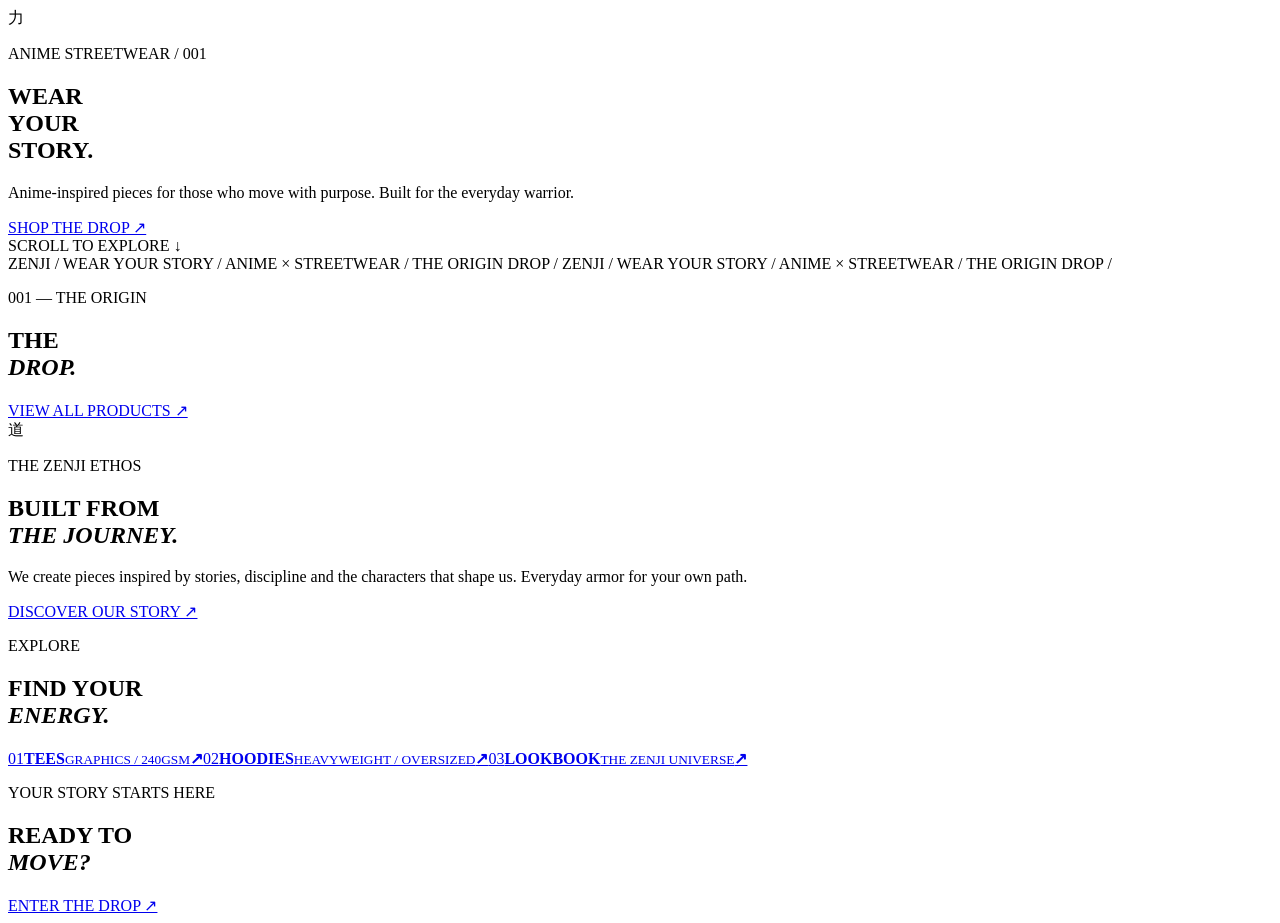
==== index.html @ ecb604f3 "Add files via upload Add ZENJI website" ====
<!doctype html><html lang="en"><head><meta charset="utf-8"><meta name="viewport" content="width=device-width,initial-scale=1"><meta name="description" content="ZENJI — anime-inspired streetwear. Wear your story."><title>ZENJI — Wear Your Story</title><link rel="preconnect" href="https://fonts.googleapis.com"><link rel="preconnect" href="https://fonts.gstatic.com" crossorigin><link href="https://fonts.googleapis.com/css2?family=Inter:wght@400;500;600;700;800;900&family=Space+Grotesk:wght@500;600;700&display=swap" rel="stylesheet"><link rel="stylesheet" href="css/style.css"></head><body><div id="site-header"></div><main><section class="hero"><div class="hero-symbol">力</div><div class="hero-content reveal"><p class="eyebrow">ANIME STREETWEAR / 001</p><h1>WEAR<br><span>YOUR</span><br>STORY.</h1><p class="hero-description">Anime-inspired pieces for those who move with purpose. Built for the everyday warrior.</p><a class="btn light" href="shop.html">SHOP THE DROP ↗</a></div><div class="hero-meta">SCROLL TO EXPLORE ↓</div></section><div class="marquee"><div>ZENJI / WEAR YOUR STORY / ANIME × STREETWEAR / THE ORIGIN DROP / ZENJI / WEAR YOUR STORY / ANIME × STREETWEAR / THE ORIGIN DROP /</div></div><section class="section"><div class="section-head reveal"><div><p class="eyebrow">001 — THE ORIGIN</p><h2>THE<br><em>DROP.</em></h2></div><a class="text-link" href="shop.html">VIEW ALL PRODUCTS ↗</a></div><div class="product-grid" id="featured-products"></div></section><section class="manifesto"><div class="manifesto-symbol">道</div><div class="manifesto-copy reveal"><p class="eyebrow">THE ZENJI ETHOS</p><h2>BUILT FROM<br><em>THE JOURNEY.</em></h2><p>We create pieces inspired by stories, discipline and the characters that shape us. Everyday armor for your own path.</p><a class="btn outline" href="story.html">DISCOVER OUR STORY ↗</a></div></section><section class="section"><div class="section-head reveal"><div><p class="eyebrow">EXPLORE</p><h2>FIND YOUR<br><em>ENERGY.</em></h2></div></div><div class="category-grid"><a class="category-card red" href="shop.html?category=tees"><span>01</span><strong>TEES</strong><small>GRAPHICS / 240GSM</small><b>↗</b></a><a class="category-card blue" href="shop.html?category=hoodies"><span>02</span><strong>HOODIES</strong><small>HEAVYWEIGHT / OVERSIZED</small><b>↗</b></a><a class="category-card black" href="lookbook.html"><span>03</span><strong>LOOKBOOK</strong><small>THE ZENJI UNIVERSE</small><b>↗</b></a></div></section><section class="cta"><p class="eyebrow">YOUR STORY STARTS HERE</p><h2>READY TO<br><em>MOVE?</em></h2><a class="btn dark" href="shop.html">ENTER THE DROP ↗</a></section></main><div id="site-footer"></div><script src="js/products.js"></script><script src="js/main.js"></script></body></html>
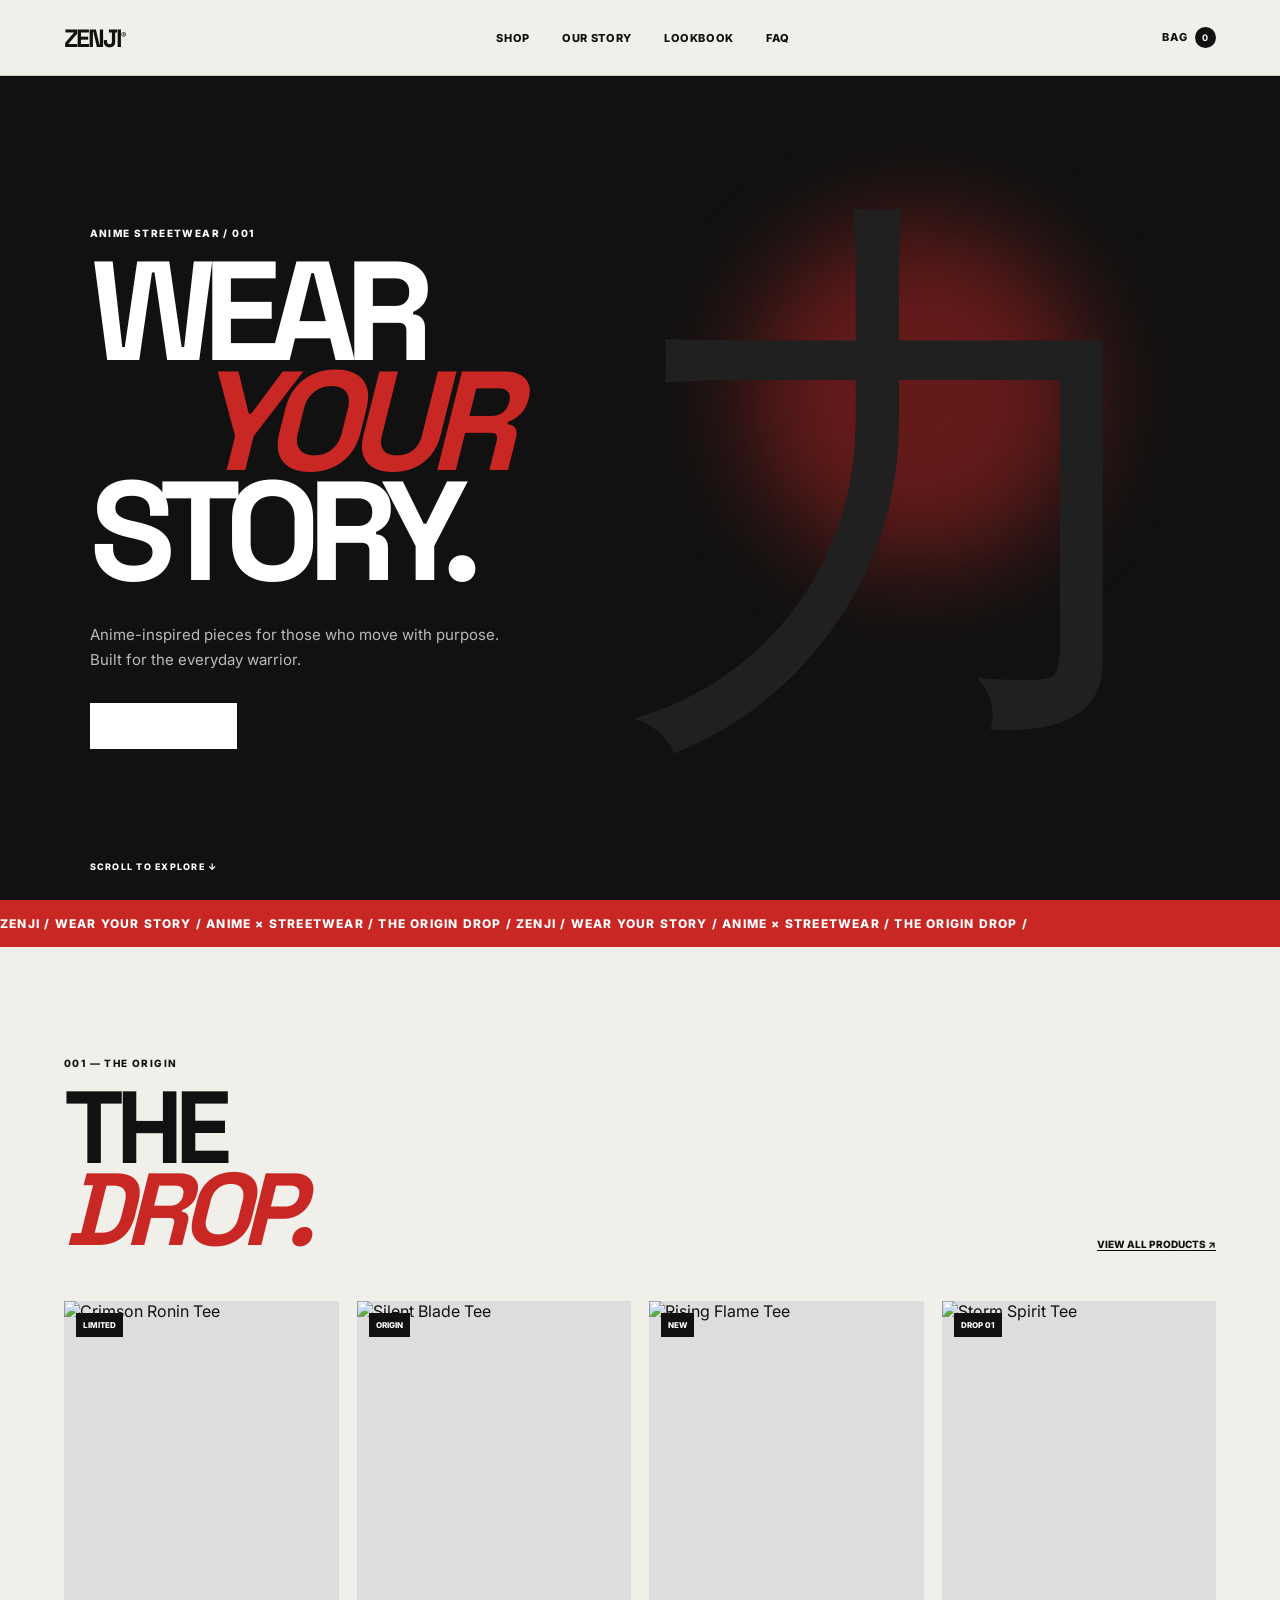
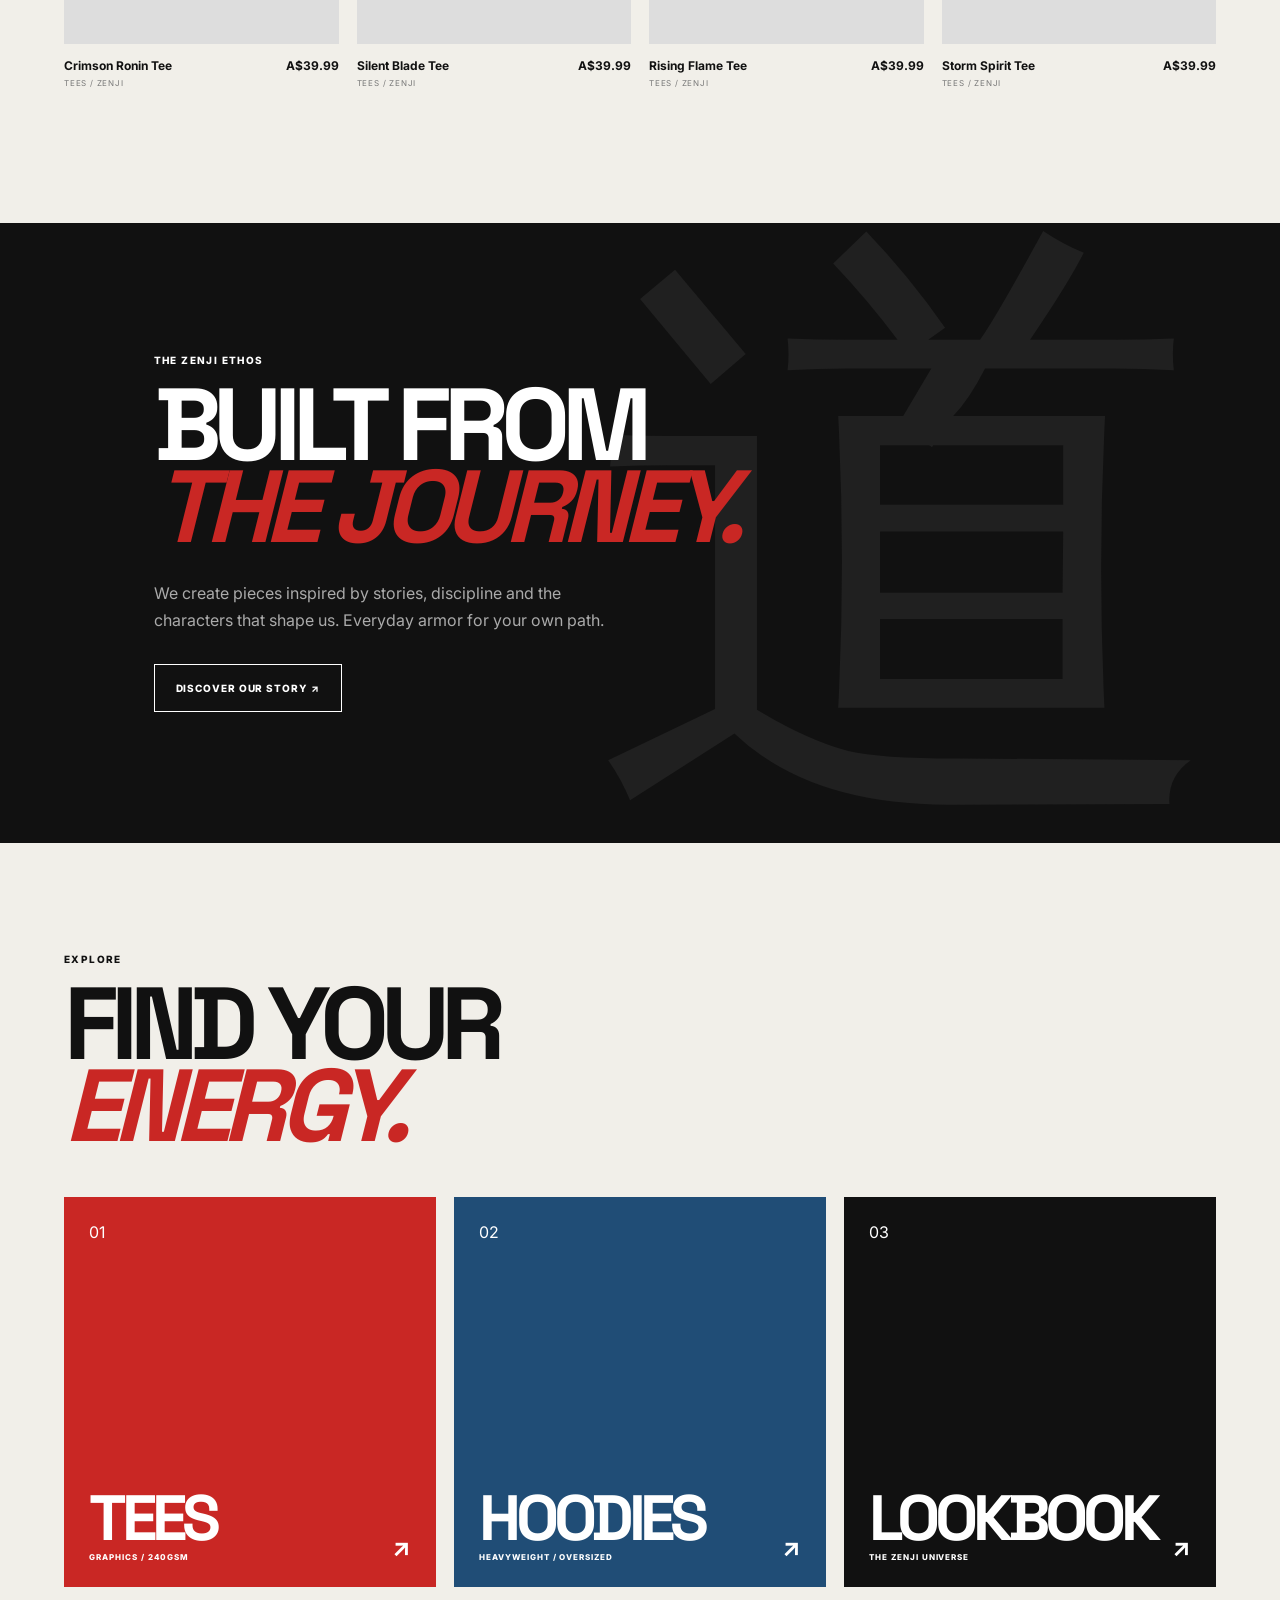
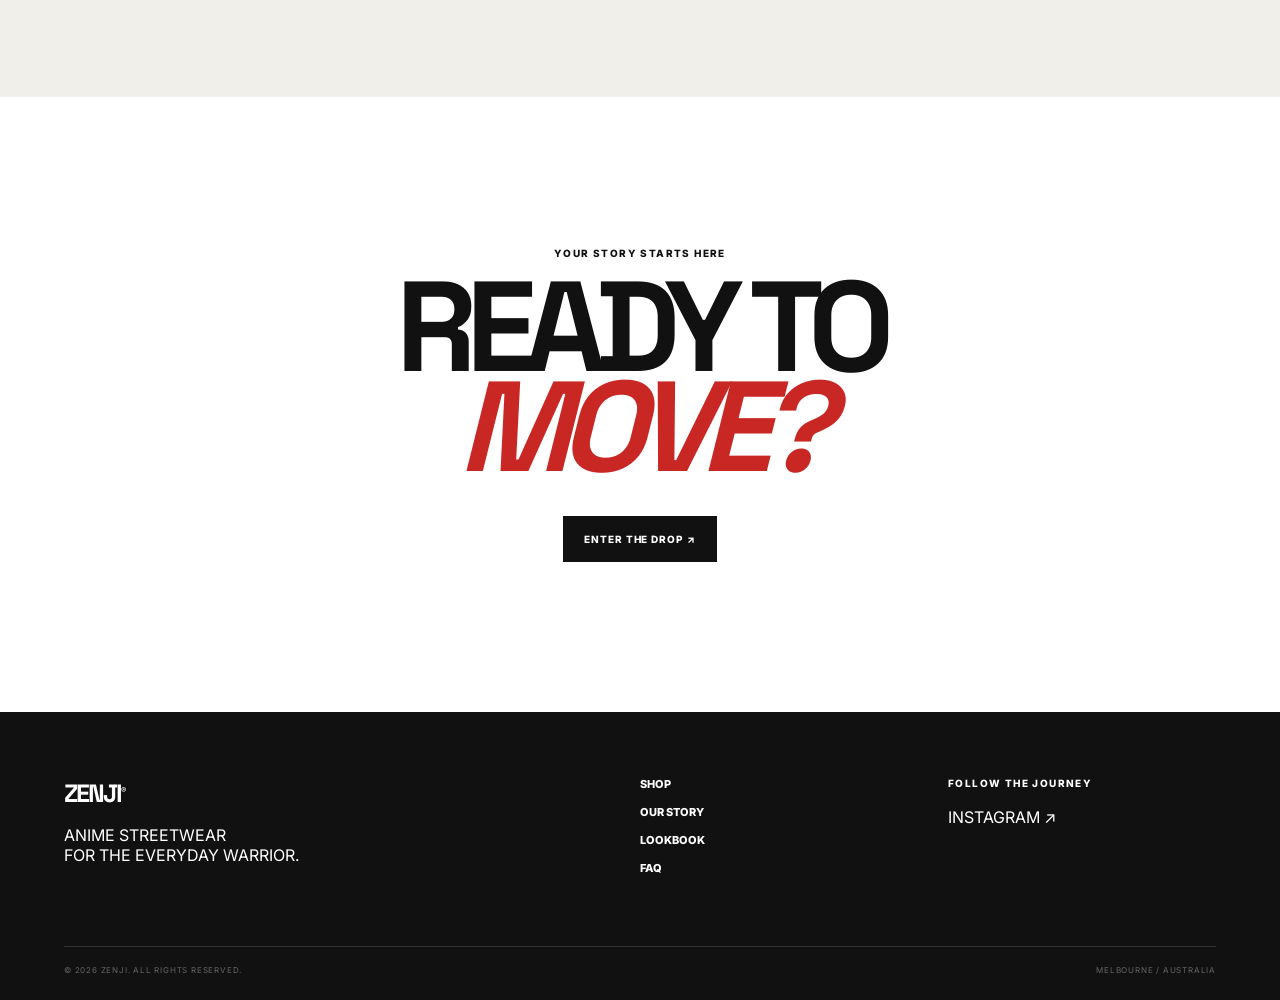
==== commit 5f7712d6: "Update index.html" ====
--- a/index.html
+++ b/index.html
@@ -1 +1 @@
-<!doctype html><html lang="en"><head><meta charset="utf-8"><meta name="viewport" content="width=device-width,initial-scale=1"><meta name="description" content="ZENJI — anime-inspired streetwear. Wear your story."><title>ZENJI — Wear Your Story</title><link rel="preconnect" href="https://fonts.googleapis.com"><link rel="preconnect" href="https://fonts.gstatic.com" crossorigin><link href="https://fonts.googleapis.com/css2?family=Inter:wght@400;500;600;700;800;900&family=Space+Grotesk:wght@500;600;700&display=swap" rel="stylesheet"><link rel="stylesheet" href="css/style.css"></head><body><div id="site-header"></div><main><section class="hero"><div class="hero-symbol">力</div><div class="hero-content reveal"><p class="eyebrow">ANIME STREETWEAR / 001</p><h1>WEAR<br><span>YOUR</span><br>STORY.</h1><p class="hero-description">Anime-inspired pieces for those who move with purpose. Built for the everyday warrior.</p><a class="btn light" href="shop.html">SHOP THE DROP ↗</a></div><div class="hero-meta">SCROLL TO EXPLORE ↓</div></section><div class="marquee"><div>ZENJI / WEAR YOUR STORY / ANIME × STREETWEAR / THE ORIGIN DROP / ZENJI / WEAR YOUR STORY / ANIME × STREETWEAR / THE ORIGIN DROP /</div></div><section class="section"><div class="section-head reveal"><div><p class="eyebrow">001 — THE ORIGIN</p><h2>THE<br><em>DROP.</em></h2></div><a class="text-link" href="shop.html">VIEW ALL PRODUCTS ↗</a></div><div class="product-grid" id="featured-products"></div></section><section class="manifesto"><div class="manifesto-symbol">道</div><div class="manifesto-copy reveal"><p class="eyebrow">THE ZENJI ETHOS</p><h2>BUILT FROM<br><em>THE JOURNEY.</em></h2><p>We create pieces inspired by stories, discipline and the characters that shape us. Everyday armor for your own path.</p><a class="btn outline" href="story.html">DISCOVER OUR STORY ↗</a></div></section><section class="section"><div class="section-head reveal"><div><p class="eyebrow">EXPLORE</p><h2>FIND YOUR<br><em>ENERGY.</em></h2></div></div><div class="category-grid"><a class="category-card red" href="shop.html?category=tees"><span>01</span><strong>TEES</strong><small>GRAPHICS / 240GSM</small><b>↗</b></a><a class="category-card blue" href="shop.html?category=hoodies"><span>02</span><strong>HOODIES</strong><small>HEAVYWEIGHT / OVERSIZED</small><b>↗</b></a><a class="category-card black" href="lookbook.html"><span>03</span><strong>LOOKBOOK</strong><small>THE ZENJI UNIVERSE</small><b>↗</b></a></div></section><section class="cta"><p class="eyebrow">YOUR STORY STARTS HERE</p><h2>READY TO<br><em>MOVE?</em></h2><a class="btn dark" href="shop.html">ENTER THE DROP ↗</a></section></main><div id="site-footer"></div><script src="js/products.js"></script><script src="js/main.js"></script></body></html>
+<!doctype html><html lang="en"><head><meta charset="utf-8"><meta name="viewport" content="width=device-width,initial-scale=1"><meta name="description" content="ZENJI — anime-inspired streetwear. Wear your story."><title>ZENJI — Wear Your Story</title><link rel="preconnect" href="https://fonts.googleapis.com"><link rel="preconnect" href="https://fonts.gstatic.com" crossorigin><link href="https://fonts.googleapis.com/css2?family=Inter:wght@400;500;600;700;800;900&family=Space+Grotesk:wght@500;600;700&display=swap" rel="stylesheet"><link rel="stylesheet" href="style.css"></head><body><div id="site-header"></div><main><section class="hero"><div class="hero-symbol">力</div><div class="hero-content reveal"><p class="eyebrow">ANIME STREETWEAR / 001</p><h1>WEAR<br><span>YOUR</span><br>STORY.</h1><p class="hero-description">Anime-inspired pieces for those who move with purpose. Built for the everyday warrior.</p><a class="btn light" href="shop.html">SHOP THE DROP ↗</a></div><div class="hero-meta">SCROLL TO EXPLORE ↓</div></section><div class="marquee"><div>ZENJI / WEAR YOUR STORY / ANIME × STREETWEAR / THE ORIGIN DROP / ZENJI / WEAR YOUR STORY / ANIME × STREETWEAR / THE ORIGIN DROP /</div></div><section class="section"><div class="section-head reveal"><div><p class="eyebrow">001 — THE ORIGIN</p><h2>THE<br><em>DROP.</em></h2></div><a class="text-link" href="shop.html">VIEW ALL PRODUCTS ↗</a></div><div class="product-grid" id="featured-products"></div></section><section class="manifesto"><div class="manifesto-symbol">道</div><div class="manifesto-copy reveal"><p class="eyebrow">THE ZENJI ETHOS</p><h2>BUILT FROM<br><em>THE JOURNEY.</em></h2><p>We create pieces inspired by stories, discipline and the characters that shape us. Everyday armor for your own path.</p><a class="btn outline" href="story.html">DISCOVER OUR STORY ↗</a></div></section><section class="section"><div class="section-head reveal"><div><p class="eyebrow">EXPLORE</p><h2>FIND YOUR<br><em>ENERGY.</em></h2></div></div><div class="category-grid"><a class="category-card red" href="shop.html?category=tees"><span>01</span><strong>TEES</strong><small>GRAPHICS / 240GSM</small><b>↗</b></a><a class="category-card blue" href="shop.html?category=hoodies"><span>02</span><strong>HOODIES</strong><small>HEAVYWEIGHT / OVERSIZED</small><b>↗</b></a><a class="category-card black" href="lookbook.html"><span>03</span><strong>LOOKBOOK</strong><small>THE ZENJI UNIVERSE</small><b>↗</b></a></div></section><section class="cta"><p class="eyebrow">YOUR STORY STARTS HERE</p><h2>READY TO<br><em>MOVE?</em></h2><a class="btn dark" href="shop.html">ENTER THE DROP ↗</a></section></main><div id="site-footer"></div><script src="products.js"></script><script src="main.js"></script></body></html>
--- a/style.css
+++ b/style.css
@@ -0,0 +1,2 @@
+:root{--black:#111;--bone:#f1efe9;--white:#fff;--red:#c92724;--blue:#204d76;--line:rgba(17,17,17,.14);--gray:#777}*{box-sizing:border-box}html{scroll-behavior:smooth}body{margin:0;background:var(--bone);color:var(--black);font-family:Inter,Arial,sans-serif}a{color:inherit;text-decoration:none}button,input{font:inherit}.site-header,.site-header+*{} .site-header{height:76px;padding:0 5vw;display:flex;align-items:center;justify-content:space-between;border-bottom:1px solid var(--line);position:sticky;top:0;background:rgba(241,239,233,.9);backdrop-filter:blur(14px);z-index:50}.logo{font:700 25px 'Space Grotesk';letter-spacing:-.08em}.logo sup{font:8px Inter}.site-header nav{display:flex;gap:32px}.site-header nav a,.bag{font-size:11px;font-weight:800;text-transform:uppercase;letter-spacing:.06em}.bag b{background:#111;color:#fff;border-radius:50%;display:inline-flex;width:21px;height:21px;align-items:center;justify-content:center;margin-left:5px;font-size:9px}.menu{display:none;background:none;border:0}.menu i{display:block;width:23px;height:2px;background:#111;margin:5px}.mobile-nav{display:none}.hero{height:calc(100vh - 76px);min-height:650px;background:#111;color:#fff;display:flex;align-items:center;padding:7vw;position:relative;overflow:hidden}.hero:after{content:'';position:absolute;width:340px;height:340px;border-radius:50%;right:15%;top:18%;background:var(--red);filter:blur(50px);opacity:.45}.hero-content{z-index:2}.eyebrow{font-size:10px;font-weight:800;letter-spacing:.14em;margin:0 0 18px}.hero h1{font:700 clamp(70px,11vw,160px)/.78 'Space Grotesk';letter-spacing:-.09em;margin:0 0 35px}.hero h1 span{color:var(--red);font-style:italic;margin-left:8vw}.hero-description{max-width:420px;color:#bbb;line-height:1.7;font-size:15px;margin-bottom:30px}.hero-symbol{position:absolute;right:7%;top:50%;transform:translateY(-50%);font:400 min(45vw,600px)/1 Georgia;color:#202020;z-index:1}.hero-meta{position:absolute;bottom:28px;left:7vw;font-size:9px;font-weight:800;letter-spacing:.14em;z-index:3}.btn{border:0;padding:17px 21px;display:inline-flex;gap:22px;font-size:10px;font-weight:800;letter-spacing:.09em;transition:.25s}.btn.light{background:#fff}.btn.dark{background:#111;color:#fff}.btn:hover{transform:translateY(-2px);background:var(--red);color:#fff}.btn.outline{background:transparent;border:1px solid #fff;color:#fff}.marquee{background:var(--red);color:#fff;white-space:nowrap;overflow:hidden;padding:16px 0;font-size:12px;font-weight:800;letter-spacing:.1em}.marquee div{display:inline-block;animation:move 25s linear infinite}@keyframes move{to{transform:translateX(-50%)}}.section{max-width:1440px;margin:auto;padding:110px 5vw}.section-head{display:flex;justify-content:space-between;align-items:end;margin-bottom:50px}.section h2{font:700 clamp(58px,8vw,112px)/.8 'Space Grotesk';letter-spacing:-.08em;margin:0}.section h2 em{color:var(--red);font-style:italic}.text-link{font-size:10px;font-weight:800;border-bottom:1px solid}.product-grid{display:grid;grid-template-columns:repeat(4,1fr);gap:18px}.pic{display:block;position:relative;aspect-ratio:4/5;overflow:hidden;background:#ddd}.pic img{width:100%;height:100%;object-fit:cover;transition:.6s}.card:hover .pic img{transform:scale(1.06)}.pic>span{position:absolute;z-index:2;top:12px;left:12px;background:#111;color:#fff;padding:7px;font-size:8px;font-weight:800}.pic>b{position:absolute;right:12px;bottom:12px;background:#fff;padding:10px;font-size:8px;opacity:0;transform:translateY(8px);transition:.3s}.card:hover .pic>b{opacity:1;transform:none}.info{display:flex;justify-content:space-between;gap:12px;padding:14px 0 25px;font-size:12px}.info strong{display:block}.info small{display:block;color:var(--gray);font-size:8px;letter-spacing:.1em;margin-top:5px}.manifesto{min-height:620px;background:#111;color:#fff;display:flex;align-items:center;padding:8vw 12vw;position:relative;overflow:hidden}.manifesto-symbol{position:absolute;right:4vw;color:#202020;font:500 min(50vw,650px)/1 Georgia}.manifesto-copy{z-index:2}.manifesto h2{font:700 clamp(58px,8vw,115px)/.8 'Space Grotesk';letter-spacing:-.08em;margin:0 0 32px}.manifesto h2 em{color:var(--red);font-style:italic}.manifesto-copy>p:not(.eyebrow){max-width:470px;color:#aaa;line-height:1.7;margin-bottom:30px}.category-grid{display:grid;grid-template-columns:repeat(3,1fr);gap:18px}.category-card{min-height:390px;padding:25px;display:flex;flex-direction:column;position:relative}.category-card strong{font:700 clamp(42px,5vw,75px)/.8 'Space Grotesk';letter-spacing:-.08em;margin-top:auto}.category-card small{font-size:8px;font-weight:800;letter-spacing:.12em;margin-top:8px}.category-card b{position:absolute;right:25px;bottom:25px;font-size:25px}.red{background:var(--red);color:#fff}.blue{background:var(--blue);color:#fff}.black{background:#111;color:#fff}.cta{text-align:center;background:#fff;padding:150px 20px}.cta h2{font:700 clamp(70px,10vw,145px)/.78 'Space Grotesk';letter-spacing:-.09em;margin:0 0 40px}.cta h2 em{color:var(--red)}footer{background:#111;color:#fff;padding:65px 5vw 25px}.footer-top{display:grid;grid-template-columns:2fr 1fr 1fr;gap:40px;padding-bottom:65px}.footer p{color:#888;font-size:9px;line-height:1.7;letter-spacing:.08em}.footer-links{display:flex;flex-direction:column;gap:14px;font-size:11px;font-weight:800;text-transform:uppercase}.footer-bottom{border-top:1px solid #333;padding-top:18px;color:#666;font-size:8px;letter-spacing:.1em;display:flex;justify-content:space-between}.page-hero{background:#111;color:#fff;padding:110px 8vw 75px}.page-hero h1{font:700 clamp(75px,11vw,160px)/.78 'Space Grotesk';letter-spacing:-.09em;margin:0 0 30px}.page-hero h1 em{color:var(--red)}.page-hero>p:last-child{color:#aaa;max-width:480px;line-height:1.7}.shop{padding-top:60px}.shop-toolbar{display:flex;justify-content:space-between;border-bottom:1px solid var(--line);padding-bottom:18px;margin-bottom:38px}.filters{display:flex;gap:7px}.filter{background:none;border:1px solid var(--line);padding:10px 16px;font-size:9px;font-weight:800}.filter.active,.filter:hover{background:#111;color:#fff}.search{border-bottom:1px solid #111;padding:7px 0;width:260px}.search input{border:0;background:none;outline:0;width:220px;font-size:11px}.empty{text-align:center;padding:80px;font:700 35px 'Space Grotesk'}.product-page{max-width:1400px;margin:auto;padding:70px 5vw 110px}.product-layout{display:grid;grid-template-columns:1.15fr .85fr;gap:65px}.gallery{display:grid;grid-template-columns:90px 1fr;gap:15px}.thumbs{display:flex;flex-direction:column;gap:10px}.thumb{padding:0;border:1px solid transparent;background:none;aspect-ratio:1}.thumb.active{border-color:#111}.thumb img{width:100%;height:100%;object-fit:cover}.main-img{aspect-ratio:4/5}.main-img img{width:100%;height:100%;object-fit:cover}.details{padding:15px 0}.details h1{font:700 clamp(50px,6vw,90px)/.85 'Space Grotesk';letter-spacing:-.08em;margin:10px 0 20px}.price{font-weight:800;margin-bottom:28px}.desc{max-width:470px;color:#666;line-height:1.7;font-size:13px;margin-bottom:32px}.details label{font-size:9px;font-weight:800;letter-spacing:.1em}.sizes{display:flex;gap:6px;margin:12px 0 30px}.size{width:45px;height:40px;background:none;border:1px solid var(--line);font-size:9px;font-weight:700}.size.active,.size:hover{background:#111;color:#fff}.buy{display:flex;gap:10px}.qty{display:flex;border:1px solid var(--line);height:50px}.qty button{width:42px;border:0;background:none}.qty span{width:35px;display:grid;place-items:center;font-size:11px}.buy .btn{flex:1;justify-content:center}.spec{margin-top:35px;border-top:1px solid var(--line)}.spec p{display:flex;justify-content:space-between;border-bottom:1px solid var(--line);padding:15px 0;font-size:9px;margin:0}.spec span{color:#666}.related{padding-top:50px}.related h2{font-size:45px;margin-bottom:35px}.story-split{display:grid;grid-template-columns:1fr 1fr;min-height:650px}.story-art{background:var(--red);color:#fff;display:grid;place-items:center;font:500 min(40vw,500px) Georgia}.story-copy{padding:90px;align-self:center}.story-copy h2{font:700 clamp(50px,6vw,90px)/.82 'Space Grotesk';letter-spacing:-.08em}.story-copy h2 em{color:var(--red)}.story-copy>p:last-child{max-width:480px;color:#666;line-height:1.8;font-size:13px}.values{display:grid;grid-template-columns:repeat(3,1fr);border-top:1px solid var(--line)}.values article{padding:25px;border-right:1px solid var(--line);min-height:220px}.values article:last-child{border:0}.values h3{font:700 30px 'Space Grotesk';margin-top:60px}.values p{color:#666;font-size:12px;line-height:1.6}.quote{background:#111;color:#fff;padding:140px 8vw;font:100px Georgia}.quote h2{font:700 clamp(55px,8vw,115px)/.8 'Space Grotesk';letter-spacing:-.08em;margin:20px 0}.quote em{color:var(--red)}.lookbook{max-width:1400px;margin:auto;padding:60px 5vw 110px;display:grid;grid-template-columns:1fr 1fr;gap:18px}.look{min-height:480px;padding:28px;color:#fff;display:flex;flex-direction:column;justify-content:end;position:relative;overflow:hidden;background-size:cover;background-position:center}.look:after{content:'';position:absolute;inset:0;background:linear-gradient(transparent 35%,rgba(0,0,0,.75))}.look>*{position:relative;z-index:1}.look span{font-size:9px;font-weight:800;letter-spacing:.12em;margin-bottom:12px}.look strong{font:700 clamp(40px,5vw,72px)/.8 'Space Grotesk';letter-spacing:-.08em}.look.tall{min-height:700px}.look.wide{grid-column:1/-1;min-height:530px}.one{background-image:url('https://images.unsplash.com/photo-1529139574466-a303027c1d8b?auto=format&fit=crop&w=1400&q=85')}.two{background-image:url('https://images.unsplash.com/photo-1521572163474-6864f9cf17ab?auto=format&fit=crop&w=1400&q=85')}.three{background-image:url('https://images.unsplash.com/photo-1551488831-00ddcb6c6bd3?auto=format&fit=crop&w=1400&q=85')}.four{background-image:url('https://images.unsplash.com/photo-1551028719-00167b16eac5?auto=format&fit=crop&w=1600&q=85')}.faq{max-width:1000px;margin:auto;padding:70px 5vw 120px}.faq details{border-top:1px solid var(--line)}.faq details:last-child{border-bottom:1px solid var(--line)}.faq summary{list-style:none;display:flex;justify-content:space-between;padding:25px 0;font:700 28px 'Space Grotesk';cursor:pointer}.faq summary::-webkit-details-marker{display:none}.faq details p{max-width:700px;color:#666;line-height:1.7;font-size:13px;padding-bottom:25px}.cart-wrap{max-width:1000px;margin:auto;padding:70px 5vw 120px}.cart-item{display:grid;grid-template-columns:100px 1fr auto auto;gap:20px;align-items:center;border-bottom:1px solid var(--line);padding:15px 0}.cart-item img{width:100px;aspect-ratio:1;object-fit:cover}.cart-item h3{font:700 20px 'Space Grotesk';margin:0 0 6px}.cart-item small{color:#777}.cart-actions{display:flex;gap:10px;align-items:center}.cart-actions button{border:0;background:none}.cart-total{max-width:330px;margin:45px 0 0 auto;display:grid;gap:13px}.cart-total{font-size:13px}.cart-total strong{font-size:18px}.cart-total .btn{justify-content:center}.cart-total small{color:#777;font-size:9px}.empty-cart{text-align:center;padding:90px 20px 120px}.empty-cart h2{font:700 55px 'Space Grotesk'}.toast{position:fixed;right:20px;bottom:20px;background:#111;color:#fff;padding:14px 17px;font-size:9px;font-weight:800;letter-spacing:.08em;z-index:100;opacity:0;transform:translateY(15px);transition:.3s}.toast.show{opacity:1;transform:none}.reveal{opacity:0;transform:translateY(20px);transition:.7s}.reveal.visible{opacity:1;transform:none}
+@media(max-width:900px){.site-header{height:66px;padding:0 20px}.site-header nav{display:none}.menu{display:block}.bag{margin-left:auto;margin-right:12px}.mobile-nav{position:fixed;display:none;top:66px;left:0;right:0;background:var(--bone);z-index:49;padding:15px 20px;border-bottom:1px solid var(--line)}.mobile-nav.open{display:flex;flex-direction:column}.mobile-nav a{padding:17px 0;border-bottom:1px solid var(--line);font-size:11px;font-weight:800;text-transform:uppercase}.hero{height:calc(100vh - 66px);min-height:620px;padding:35px 25px}.hero h1{font-size:clamp(67px,20vw,120px)}.hero-symbol{font-size:100vw;right:-25vw;opacity:.6}.hero-meta{left:25px}.section{padding:80px 20px}.section-head{display:block}.section-head .text-link{display:inline-block;margin-top:25px}.product-grid{grid-template-columns:repeat(2,1fr);gap:10px}.info{display:block}.info>strong:last-child{margin-top:7px}.manifesto{padding:80px 25px;min-height:560px}.manifesto-symbol{font-size:100vw;right:-15vw}.category-grid{grid-template-columns:1fr}.category-card{min-height:300px}.cta{padding:100px 20px}.footer-top{grid-template-columns:1fr 1fr}.footer-top>div:last-child{grid-column:1/-1}.footer-bottom{display:block}.footer-bottom span{display:block;margin-top:8px}.page-hero{padding:80px 25px 60px}.shop{padding-top:45px}.shop-toolbar{display:block}.filters{margin-bottom:20px}.search{width:100%}.search input{width:calc(100% - 25px)}.product-page{padding:35px 20px 80px}.product-layout{grid-template-columns:1fr;gap:30px}.gallery{grid-template-columns:1fr}.thumbs{order:2;flex-direction:row}.thumb{width:65px}.main-img{order:1}.buy{flex-direction:column}.buy .btn{width:100%}.story-split{grid-template-columns:1fr}.story-art{min-height:420px}.story-copy{padding:65px 25px}.values{grid-template-columns:1fr}.values article{border-right:0;border-bottom:1px solid var(--line)}.quote{padding:100px 25px}.lookbook{grid-template-columns:1fr;padding:35px 20px 80px}.look,.look.tall,.look.wide{grid-column:auto;min-height:470px}.faq{padding:45px 25px 80px}.faq summary{font-size:21px}.cart-wrap{padding:45px 20px 80px}.cart-item{grid-template-columns:75px 1fr;gap:12px}.cart-item img{width:75px}.cart-actions,.cart-item>strong{grid-column:2}.cart-total{margin-left:0;max-width:none}}
